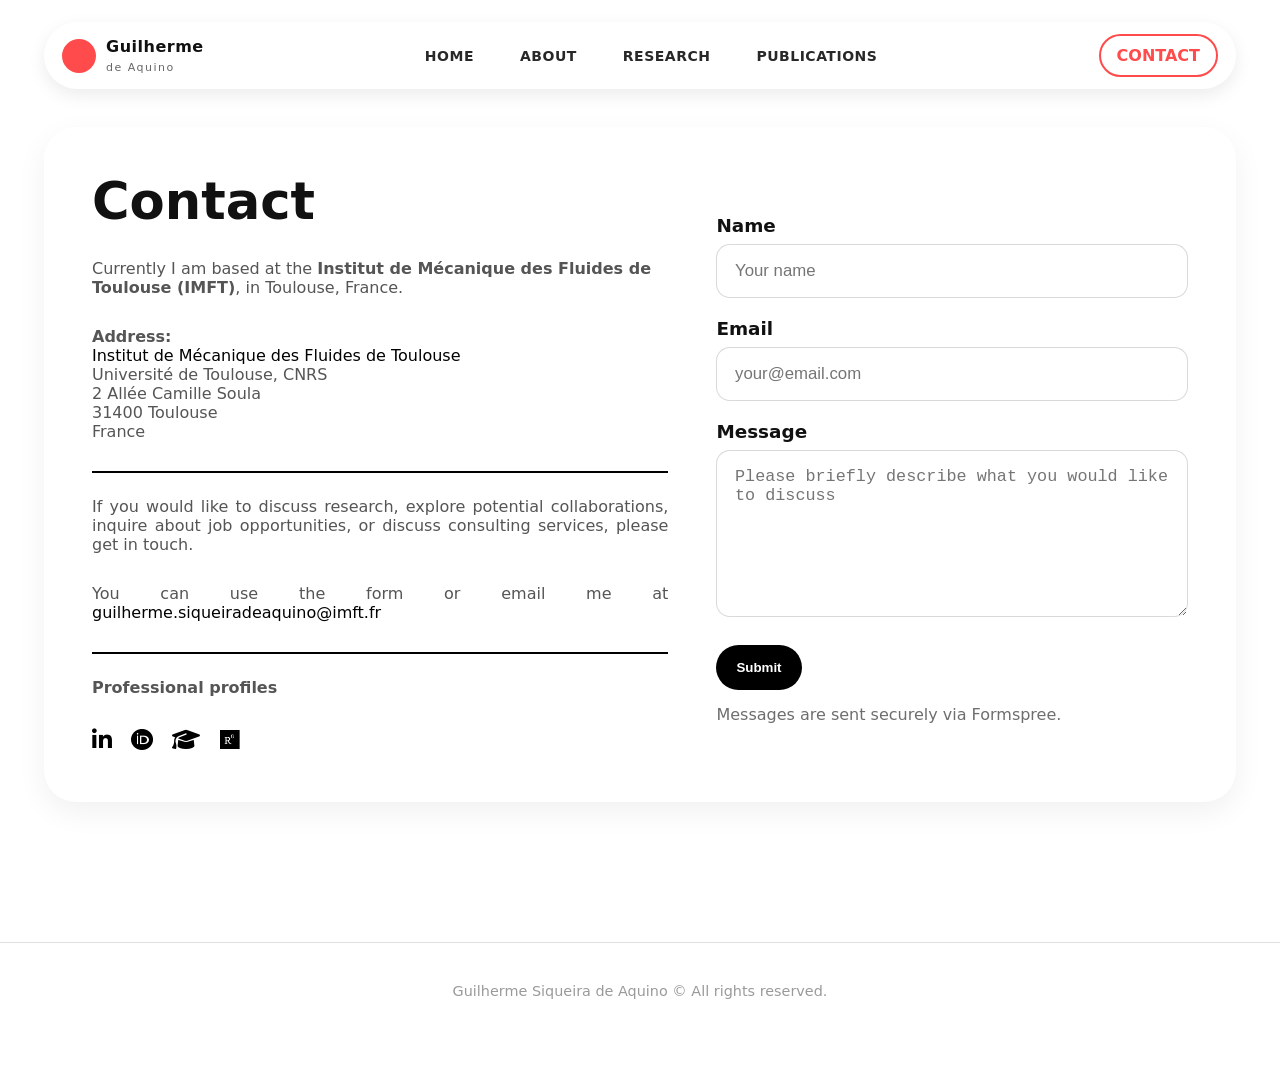
==== contact/index.html @ dce32ce6 "Refactor site structure/styles and unify Project 4 title styling" ====
<!doctype html>
<html lang="en" class="page-contact">
<head>
  <meta charset="UTF-8" />
  <meta name="viewport" content="width=device-width, initial-scale=1.0" />
  <meta name="description" content="Contact Guilherme de Aquino for research collaborations, consulting opportunities, and professional inquiries." />
  <title>Contact | Guilherme de Aquino</title>
  <link rel="stylesheet" href="../style.css" />
  <link
    rel="stylesheet"
    href="https://cdnjs.cloudflare.com/ajax/libs/font-awesome/6.5.1/css/all.min.css"
  />
</head>
<body>
  <!-- Header -->
  <header class="topbar">
    <nav class="nav container">
      <a class="brand" href="../">
        <span class="logo-dot"></span>
        <span class="brand-text">
          <strong>Guilherme</strong><br />
          <small>de Aquino</small>
        </span>
      </a>

      <button class="menu-toggle" type="button" aria-label="Open menu" aria-expanded="false">
        ☰
      </button>

      <div class="links">
        <a href="../" class="link">HOME</a>
        <a href="../#about" class="link">ABOUT</a>
        <a href="../research/" class="link">RESEARCH</a>
        <a href="../publications/" class="link">PUBLICATIONS</a>
      </div>

      <a class="contact" href="../contact/">CONTACT</a>
    </nav>
  </header>

  <main>
    <!-- Hero -->
    <section class="hero hero-contact">
      <div class="hero-inner container">
        <div class="hero-text hero-contact-box">
          <div class="contact-grid">
            <div class="contact-text-column">
              <h1>Contact</h1>

              <p>
                Currently I am based at the <strong>Institut de Mécanique des Fluides de Toulouse (IMFT)</strong>, in Toulouse, France.
              </p>

              <p>
                <strong>Address:</strong><br />
                <a href="https://www.imft.fr/" target="_blank" rel="noopener noreferrer">
                  Institut de Mécanique des Fluides de Toulouse
                </a><br />
                Université de Toulouse, CNRS<br />
                2 Allée Camille Soula<br />
                31400 Toulouse<br />
                France
              </p>

              <hr class="pub-divider" />

              <p class="contact-justify">
                If you would like to discuss research, explore potential collaborations, inquire about job opportunities, or discuss consulting services, please get in touch.<br />
              </p>

              <p class="contact-justify">
                You can use the form or email me at
                <a href="mailto:guilherme.siqueiradeaquino@imft.fr">guilherme.siqueiradeaquino@imft.fr</a>
              </p>

              <hr class="pub-divider" />

              <div class="contact-social">
                <p><strong>Professional profiles</strong></p>

                <div class="contact-social-icons">
                  <a href="https://www.linkedin.com/in/guilherme-de-aquino" target="_blank" rel="noopener noreferrer" aria-label="LinkedIn">
                    <i class="fab fa-linkedin-in"></i>
                  </a>

                  <a href="https://orcid.org/0000-0002-8654-2737" target="_blank" rel="noopener noreferrer" aria-label="ORCID">
                    <i class="fab fa-orcid"></i>
                  </a>

                  <a href="https://scholar.google.com/citations?user=KmjNehQAAAAJ&hl=en" target="_blank" rel="noopener noreferrer" aria-label="Google Scholar">
                    <i class="fas fa-graduation-cap"></i>
                  </a>

                  <a href="https://www.researchgate.net/profile/Guilherme-De-Aquino" target="_blank" rel="noopener noreferrer" aria-label="ResearchGate">
                    <i class="fab fa-researchgate"></i>
                  </a>
                </div>
              </div>
            </div>

            <div class="contact-form-column">
              <form class="contact-form" action="https://formspree.io/f/xlgwwgbk" method="POST">
                <input type="hidden" name="_subject" value="New message from contact page" />

                <label class="contact-label" for="contact-name">Name</label>
                <input
                  class="contact-input"
                  id="contact-name"
                  name="name"
                  type="text"
                  placeholder="Your name"
                  autocomplete="name"
                  required
                />

                <label class="contact-label" for="contact-email">Email</label>
                <input
                  class="contact-input"
                  id="contact-email"
                  name="email"
                  type="email"
                  placeholder="your@email.com"
                  autocomplete="email"
                  required
                />

                <label class="contact-label" for="contact-message">Message</label>
                <textarea
                  class="contact-textarea"
                  id="contact-message"
                  name="message"
                  rows="7"
                  placeholder="Please briefly describe what you would like to discuss"
                  required
                ></textarea>

                <button class="contact-submit" type="submit">Submit</button>

                <p class="contact-note">
                  Messages are sent securely via Formspree.
                </p>
              </form>
            </div>
          </div>
        </div>
      </div>
    </section>
  </main>

  <!-- Footer -->
  <footer class="site-footer">
    <div class="footer-divider"></div>

    <div class="footer-text">
      Guilherme Siqueira de Aquino © All rights reserved.
    </div>
  </footer>

  <script src="../site.js"></script>
</body>
</html>
---- style.css ----
/* =====================================================
   Variables
   ===================================================== */
:root {
  --red: #ff4b4b;
  --text: #111;
  --muted: #666;
  --bg: #fff;

  --page-pad: clamp(12px, 2vw, 22px);
  --card-pad-sm: 12px 18px;
  --card-pad-lg: clamp(28px, 4vw, 48px);

  --container-max: 1200px;
  --container-pad: var(--page-pad);

  --radius-pill: 999px;
  --radius-card: 32px;
  --shadow-nav: 0 6px 18px rgba(0, 0, 0, 0.08);
  --shadow-card: 0 10px 30px rgba(0, 0, 0, 0.06);
}

/* =====================================================
   Reset / Base
   ===================================================== */
*,
*::before,
*::after {
  box-sizing: border-box;
}

html.page-home,
html.page-contact {
  scroll-behavior: smooth;
}

body {
  margin: 0;
  font-family: system-ui, -apple-system, Segoe UI, Roboto, Arial, sans-serif;
  background: #fff;
  color: var(--text);
}

/* =====================================================
   Layout Utilities
   ===================================================== */
.container {
  width: min(100% - (2 * var(--container-pad)), var(--container-max));
  margin-inline: auto;
}

/* =====================================================
   Components: Topbar / Navbar
   ===================================================== */
.topbar {
  position: sticky;
  top: 0;
  z-index: 1000;
  padding: var(--page-pad);
  background: transparent;
}

.nav {
  display: flex;
  align-items: center;
  justify-content: space-between;
  gap: 18px;
  padding: var(--card-pad-sm);
  background: var(--bg);
  border-radius: var(--radius-pill);
  box-shadow: var(--shadow-nav);
}

.brand {
  display: flex;
  align-items: center;
  gap: 10px;
  color: var(--text);
  text-decoration: none;
}

.logo-dot {
  display: inline-block;
  width: 34px;
  height: 34px;
  background: var(--red);
  border-radius: 50%;
}

.brand-text strong {
  font-size: 16px;
  line-height: 1;
  letter-spacing: 0.5px;
}

.brand-text small {
  color: var(--muted);
  font-size: 11px;
  line-height: 1;
  letter-spacing: 1.5px;
}

.links {
  display: flex;
  flex: 1;
  align-items: center;
  justify-content: center;
  gap: 26px;
}

.link {
  display: inline-flex;
  align-items: center;
  padding: 8px 10px;
  color: var(--text);
  font-size: 14px;
  font-weight: 600;
  letter-spacing: 0.5px;
  text-decoration: none;
  opacity: 0.9;
  border-radius: 12px;
  cursor: pointer;
  transition: color 0.3s ease, opacity 0.3s ease;
}

.link:hover,
.link:focus-visible {
  color: var(--red);
  opacity: 1;
  background: transparent;
  outline: none;
}

.contact {
  padding: 10px 16px;
  color: var(--red);
  font-weight: 700;
  text-decoration: none;
  border: 2px solid var(--red);
  border-radius: var(--radius-pill);
  background: transparent;
  transition: background-color 0.3s ease, color 0.3s ease, border-color 0.3s ease;
}

.contact:hover {
  color: #fff;
  background-color: var(--red);
  border-color: var(--red);
}

.menu-toggle {
  display: none;
  padding: 10px 12px;
  color: var(--text);
  font-size: 22px;
  line-height: 1;
  background: transparent;
  border: 0;
  border-radius: var(--radius-pill);
  cursor: pointer;
}

.menu-toggle:focus-visible {
  outline: 2px solid var(--red);
  outline-offset: 3px;
}

/* =====================================================
   Components: Buttons / Links
   ===================================================== */
.hero-buttons {
  display: flex;
  gap: 14px;
}

.btn {
  padding: 10px 18px;
  font-size: 14px;
  font-weight: 600;
  text-decoration: none;
  border-radius: var(--radius-pill);
}

.btn.primary {
  color: #fff;
  background: var(--red);
}

.btn.outline {
  color: var(--red);
  border: 2px solid var(--red);
}

.cv-link,
.cv-link:link,
.cv-link:visited {
  display: inline-block;
  margin-top: 18px;
  padding: 10px 16px;
  color: var(--red);
  font-size: 14px;
  font-weight: 600;
  letter-spacing: 0.4px;
  text-decoration: none;
  background: transparent;
  border: 2px solid var(--red);
  border-radius: var(--radius-pill);
  transition: background-color 0.3s ease, color 0.3s ease, transform 0.2s ease;
}

.cv-link:hover,
.cv-link:focus-visible {
  color: #fff;
  background-color: var(--red);
  outline: none;
  transform: translateY(-1px);
}

.pub-link {
  color: inherit;
  font-size: 0.9em;
  text-decoration: underline;
}

.pub-link:hover {
  opacity: 0.7;
}

/* =====================================================
   Components: Footer
   ===================================================== */
.site-footer {
  margin-top: 120px;
  padding-bottom: 40px;
  color: #9a9a9a;
  font-size: 0.9rem;
  text-align: center;
}

.footer-divider {
  width: 100%;
  height: 1px;
  margin-bottom: 40px;
  background: #e0e0e0;
}

.footer-text {
  margin-bottom: 24px;
}

.footer-social-box {
  position: relative;
  z-index: 10;
  display: inline-flex;
  gap: 24px;
  padding: 14px 28px;
  background: #f2f2f2;
  border-radius: 4px;
}

.footer-social-box a {
  display: inline-flex;
  align-items: center;
  justify-content: center;
  color: var(--red);
  font-size: 1.2rem;
  text-decoration: none;
  cursor: pointer;
  pointer-events: auto;
}

.footer-social-box a:hover {
  opacity: 0.7;
}

.footer-social-box a i {
  pointer-events: none;
}

/* =====================================================
   Home Page
   ===================================================== */
.hero {
  padding: var(--page-pad);
  padding-top: 16px;
  padding-bottom: 20px;
}

.hero-inner {
  display: grid;
  grid-template-columns: 1.2fr 1fr;
  gap: 40px;
  align-items: stretch;
  padding: var(--card-pad-lg);
  background: #fff;
  border-radius: var(--radius-card);
  box-shadow: var(--shadow-card);
}

.hero-text h1 {
  margin: 0 0 30px;
  font-size: clamp(42px, 4vw, 72px);
  line-height: 1.05;
}

.hero-text p {
  margin-bottom: 30px;
  color: #555;
  font-size: 16px;
}

.hero-visuals {
  display: flex;
  align-items: stretch;
  align-self: stretch;
}

.hero-animation {
  display: flex;
  flex: 1;
  align-self: stretch;
  overflow: hidden;
  border-radius: 24px;
}

.hero-animation img {
  display: block;
  flex: 1;
  width: 100%;
  height: 100%;
  object-fit: cover;
  object-position: center;
}

.services {
  padding: var(--page-pad);
  padding-top: 0;
  padding-bottom: 80px;
}

.services-inner {
  padding-inline: var(--card-pad-lg);
}

.services-inner h2 {
  margin-bottom: 40px;
  font-size: 36px;
  font-weight: 700;
}

.services-content {
  display: grid;
  grid-template-columns: 1fr 1fr;
  gap: 30px;
}

.services-content p {
  color: #111;
  font-size: 18px;
  line-height: 1.6;
  text-align: justify;
}

.background-figures {
  display: grid;
  grid-template-columns: repeat(3, 1fr);
  gap: clamp(12px, 3vw, 40px);
  margin-top: 28px;
}

.bg-figure {
  display: grid;
  place-items: center;
  height: clamp(120px, 16vw, 180px);
  color: rgba(0, 0, 0, 0.45);
  letter-spacing: 3px;
  background: transparent;
  border-radius: 16px;
}

.bg-figure-icon {
  display: block;
  width: auto;
  max-width: 100%;
  height: 68%;
  object-fit: contain;
}

.about {
  padding: var(--page-pad);
  padding-top: 120px;
  padding-bottom: 80px;
}

.about-inner {
  display: grid;
  grid-template-columns: 1.7fr 0.7fr;
  gap: 0;
  overflow: hidden;
  background: #fff;
  border-radius: var(--radius-card);
  box-shadow: var(--shadow-card);
}

.about-text {
  padding: var(--card-pad-lg);
}

.about-text h2 {
  margin: 0 0 18px;
  font-size: 44px;
}

.about-text p {
  max-width: 62ch;
  margin: 0 0 18px;
  color: #111;
  font-size: 16px;
  line-height: 1.7;
  text-align: justify;
}

.about-figure {
  position: relative;
  display: flex;
  flex-direction: column;
  min-height: clamp(130px, 22vw, 180px);
  margin: 0;
}

.about-figure > img {
  display: block;
  width: 100%;
  height: 100%;
  object-fit: cover;
}

.figure-placeholder {
  display: grid;
  flex: 1;
  place-items: center;
  color: rgba(0, 0, 0, 0.5);
  font-size: 22px;
  font-weight: 800;
  letter-spacing: 3px;
  background: linear-gradient(135deg, #d9d9d9, #f2f2f2);
}

/* =====================================================
   Research Page
   ===================================================== */
.hero.hero-research .hero-inner {
  display: block !important;
}

.hero.hero-research .hero-text.hero-research-box {
  width: 100% !important;
  max-width: 100% !important;
  text-align: center;
  flex: none !important;
}

.hero.hero-research .hero-text.hero-research-box p {
  text-align: justify;
}

.project {
  margin-top: 0.75rem;
}

.about.project {
  padding-top: 10px;
  padding-bottom: 10px;
}

.about.project .project-card {
  display: flex !important;
  flex-direction: column;
  gap: 0;
  overflow: hidden;
}

.about.project .project-card .project-media {
  width: 100%;
  height: 360px;
  margin: 0;
}

.about.project .project-card .project-media img {
  display: block;
  width: 100%;
  height: 100%;
  object-fit: cover;
  object-position: center;
}

.about.project .project-card .project-body {
  width: 100%;
  max-width: none;
  padding: var(--card-pad-lg);
}

.about.project .project-card .project-body p {
  max-width: none;
}

/* Keep project titles visually consistent across cards (projects 1–4). */
.about.project .project-card .project-body h2,
#project4 .about-text h2 {
  margin: 0 0 0.83em;
  font-size: 1.5em;
  font-weight: 700;
  letter-spacing: normal;
}

#project1 .project-body p,
#project2 .project-body p,
#project3 .project-body p {
  text-align: justify;
}

#project1 .project-media {
  height: 300px;
}

#project2 .project-media {
  height: 360px;
}

#project3 .project-media {
  height: 240px;
}

.project-media {
  width: 100%;
  aspect-ratio: 3 / 4;
}

#project4 .project-media {
  max-width: 450px;
  height: 450px;
  margin-left: auto;
}

#project4 .project-media img {
  width: 100%;
  height: 100%;
  object-fit: contain;
}

#project4 .about-text p {
  margin: 0 0 18px;
  font-size: 14px;
  line-height: 1.7;
  overflow-wrap: anywhere;
  word-break: normal;
}

.project-links {
  margin-top: 0.6rem;
  font-size: 0.9rem;
}

.project-links-pubs {
  display: flex;
  flex-wrap: wrap;
  align-items: center;
  gap: 10px 18px;
}

.project-links a {
  color: #000;
  font-weight: 500;
  text-decoration: underline;
}

.project-links a i {
  margin-right: 0.25rem;
}

.project-links a:hover {
  opacity: 0.75;
}

.project-note a,
.project-note a:visited {
  color: #000;
  text-decoration: underline;
}

.project-note a:hover {
  opacity: 0.7;
}

.closing-quote {
  margin: 4rem 1rem 2rem;
  text-align: center;
}

.quote-line {
  display: flex;
  flex-wrap: wrap;
  align-items: center;
  justify-content: center;
  gap: 0.8rem;
}

.quote-greek,
.quote-english {
  color: var(--red);
  font-size: 1.1rem;
  font-style: italic;
  letter-spacing: 0.02em;
}

.quote-dot {
  color: var(--red);
  font-size: 1.4rem;
  font-weight: 700;
  line-height: 1;
}

.quote-author {
  margin-top: 0.6rem;
  color: #777;
  font-size: 0.9rem;
}

/* =====================================================
   Publications Page
   ===================================================== */
.pub-divider {
  width: 100%;
  height: 2px;
  margin: 1.5rem 0;
  background-color: #000;
  border: none;
}

.pub-section-title {
  margin-bottom: 1.5rem;
  font-size: 1.1rem;
  letter-spacing: 0.05em;
  text-align: center;
  text-transform: uppercase;
}

.pub-list li {
  margin-bottom: 1.5rem;
  line-height: 1.5;
}

.pub-link {
  margin-right: 0.75rem;
}

.hero.hero-publications .hero-inner {
  display: block !important;
  align-items: initial !important;
  grid-template-columns: 1fr !important;
}

.hero.hero-publications .hero-text,
.hero.hero-publications .hero-publications-box {
  width: 100% !important;
  max-width: 100% !important;
  flex: none !important;
}

.hero.hero-publications .hero-publications-box > h1,
.hero.hero-publications .hero-publications-box > p,
.hero.hero-publications .hero-publications-box > h2 {
  text-align: center;
}

.hero.hero-publications .pub-list {
  text-align: left;
}

.hero.hero-publications .hero-publications-box a {
  color: #000;
  text-decoration: underline;
}

.hero.hero-publications .hero-publications-box a:hover {
  opacity: 0.7;
}

/* =====================================================
   Contact Page
   ===================================================== */
.hero.hero-contact .hero-inner {
  display: block !important;
}

.hero.hero-contact .hero-text.hero-contact-box {
  width: 100% !important;
  max-width: 100% !important;
  flex: none !important;
}

.hero.hero-contact .contact-grid {
  width: 100%;
}

.contact-grid {
  display: grid;
  grid-template-columns: 1.1fr 0.9fr;
  align-items: start;
  gap: 3rem;
}

.hero-contact-box {
  max-width: 100%;
}

.contact-form-column {
  margin-top: 0.5rem;
}

.contact-form {
  margin-top: 2rem;
  text-align: left;
}

.contact-label {
  display: block;
  margin: 1.25rem 0 0.5rem;
  font-size: 1.15rem;
  font-weight: 700;
}

.contact-input,
.contact-textarea {
  width: 100%;
  padding: 1rem 1.1rem;
  font-size: 1.05rem;
  background: #fff;
  border: 1px solid rgba(0, 0, 0, 0.15);
  border-radius: 14px;
  outline: none;
}

.contact-textarea {
  min-height: 160px;
  resize: vertical;
}

.contact-input:focus,
.contact-textarea:focus {
  border-color: rgba(0, 0, 0, 0.35);
  box-shadow: 0 0 0 3px rgba(0, 102, 255, 0.18);
}

.contact-submit {
  margin-top: 1.5rem;
  padding: 0.95rem 1.25rem;
  color: #fff;
  font-weight: 700;
  background: #000;
  border: none;
  border-radius: var(--radius-pill);
  cursor: pointer;
}

.contact-submit:hover {
  opacity: 0.85;
}

.contact-note {
  margin-top: 0.9rem;
  font-size: 0.95rem;
  opacity: 0.85;
}

.contact-note a {
  color: inherit;
  text-decoration: underline;
}

.contact-social {
  margin-top: 1.5rem;
}

.contact-social-icons {
  display: flex;
  gap: 1.2rem;
  margin-top: 0.6rem;
  font-size: 1.4rem;
}

.contact-social-icons a {
  color: #000;
  text-decoration: none;
}

.contact-social-icons a:hover {
  opacity: 0.7;
}

.contact-text-column a {
  color: #000;
  text-decoration: none;
}

.contact-text-column a:hover {
  text-decoration: underline;
  opacity: 0.7;
}

.contact-justify {
  text-align: justify;
}

/* =====================================================
   Responsive
   ===================================================== */
@media (max-width: 900px) {
  .hero-inner {
    grid-template-columns: 1fr;
    padding: var(--card-pad-lg);
  }

  .hero-visuals {
    height: 320px;
  }

  .services-content {
    grid-template-columns: 1fr;
    gap: 28px;
  }

  .services-inner h2 {
    font-size: 32px;
  }

  .about-inner {
    grid-template-columns: 1fr;
  }

  .about-text {
    padding: var(--card-pad-lg);
  }

  .about-figure {
    min-height: 180px;
  }

  .contact-grid {
    grid-template-columns: 1fr;
  }
}

@media (max-width: 768px) {
  .nav {
    flex-wrap: wrap;
    gap: 10px;
    padding: 12px 14px;
    border-radius: 22px;
  }

  .brand {
    order: 1;
  }

  .menu-toggle {
    display: inline-flex;
    order: 2;
    align-items: center;
    justify-content: center;
    margin-left: auto;
  }

  .contact {
    order: 3;
    margin-left: auto;
    padding: 8px 12px;
  }

  .links {
    display: none;
    flex: 0 0 100%;
    flex-direction: column;
    order: 4;
    align-items: stretch;
    gap: 8px;
    margin-top: 6px;
    padding: 14px 6px 6px;
  }

  .links.is-open {
    display: flex;
  }

  .links .link {
    display: block;
    width: 100%;
    padding: 12px 14px;
    font-size: 18px;
    font-weight: 600;
    letter-spacing: 0.5px;
    text-align: left;
    opacity: 1;
    border-radius: 14px;
  }

  .links .link:hover,
  .links .link:focus-visible {
    color: var(--red);
    background: transparent;
  }

  #project4 .about-text {
    min-width: 0;
  }

  #project4 .about-text h2 {
    line-height: 1.25;
    overflow-wrap: anywhere;
    word-break: normal;
  }

  .background-figures {
    grid-template-columns: 1fr;
    gap: 28px;
    margin-top: 22px;
  }

  .bg-figure {
    height: auto;
    min-height: 0;
    padding-block: 4px;
  }

  .bg-figure-icon {
    width: 40vw;
    max-width: 100%;
    height: auto;
  }
}

@media print {
  body {
    background: #fff;
  }

  .topbar {
    position: static;
    padding: 0;
  }

  .nav {
    box-shadow: none;
  }

  section {
    page-break-inside: avoid;
  }

  .hero,
  .services,
  .about {
    padding: 0;
  }

  .hero-animation {
    display: none;
  }
}
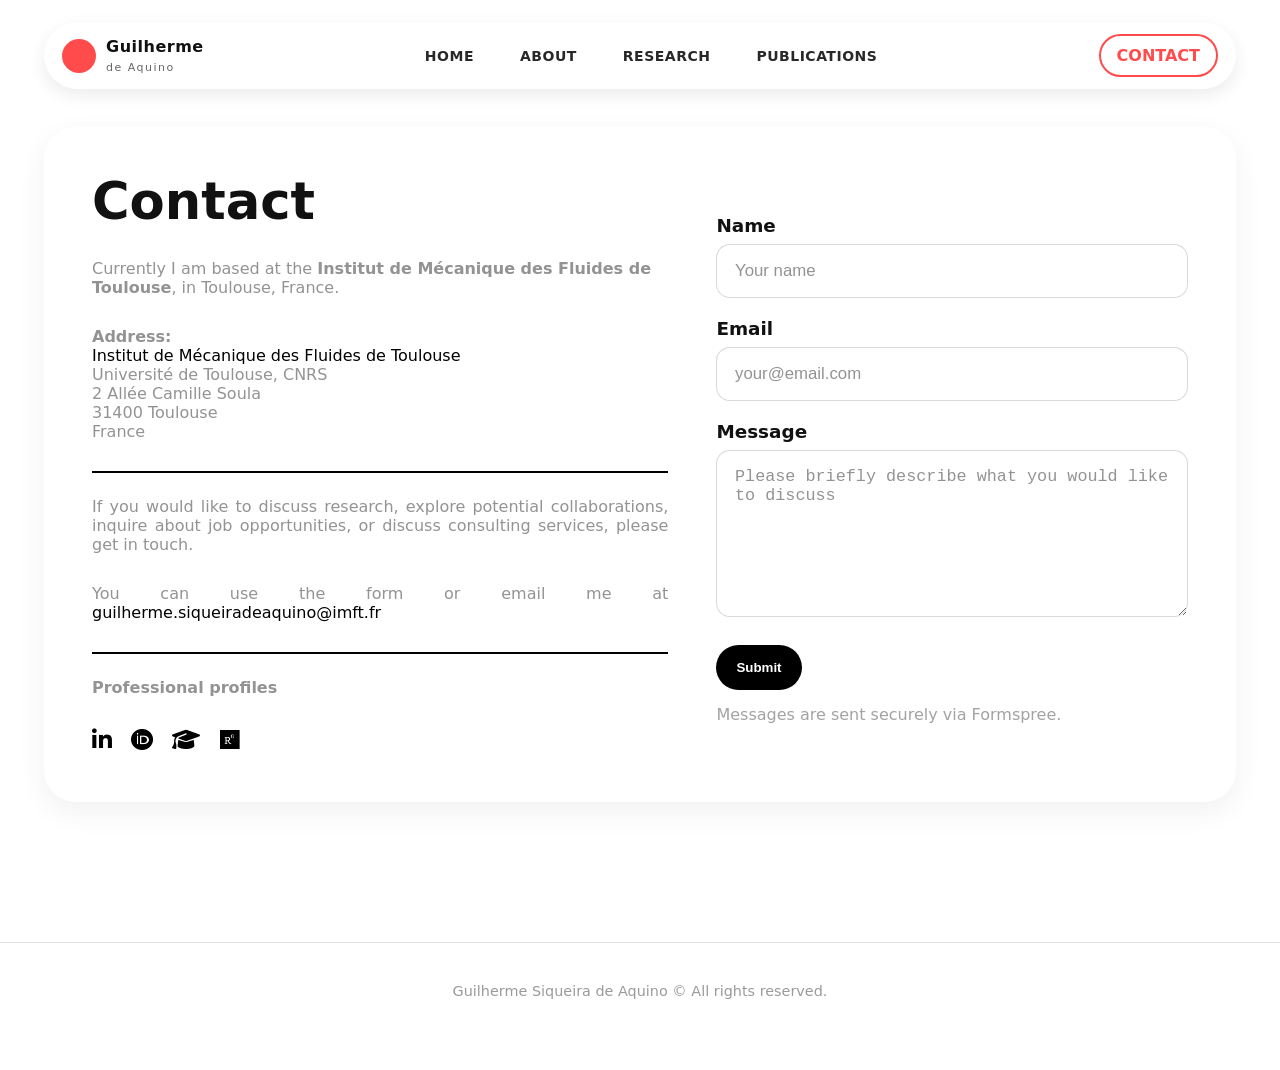
==== commit 0e598343: "Update dark theme links and icon assets" ====
--- a/contact/index.html
+++ b/contact/index.html
@@ -5,7 +5,7 @@
   <meta name="viewport" content="width=device-width, initial-scale=1.0" />
   <meta name="description" content="Contact Guilherme de Aquino for research collaborations, consulting opportunities, and professional inquiries." />
   <title>Contact | Guilherme de Aquino</title>
-  <link rel="stylesheet" href="../style.css" />
+  <link rel="stylesheet" href="../style_dark.css" />
   <link
     rel="stylesheet"
     href="https://cdnjs.cloudflare.com/ajax/libs/font-awesome/6.5.1/css/all.min.css"
@@ -48,7 +48,7 @@
               <h1>Contact</h1>
 
               <p>
-                Currently I am based at the <strong>Institut de Mécanique des Fluides de Toulouse (IMFT)</strong>, in Toulouse, France.
+                Currently I am based at the <strong>Institut de Mécanique des Fluides de Toulouse</strong>, in Toulouse, France.
               </p>
 
               <p>
--- a/style_dark.css
+++ b/style_dark.css
@@ -0,0 +1,1102 @@
+/* =====================================================
+   Variables
+   ===================================================== */
+:root {
+  --red: #ff4b4b;
+  --text: #111;
+  --muted: #666;
+  --bg: #fff;
+
+  --page-pad: clamp(12px, 2vw, 22px);
+  --card-pad-sm: 12px 18px;
+  --card-pad-lg: clamp(28px, 4vw, 48px);
+
+  --container-max: 1200px;
+  --container-pad: var(--page-pad);
+
+  --radius-pill: 999px;
+  --radius-card: 32px;
+  --shadow-nav: 0 6px 18px rgba(0, 0, 0, 0.08);
+  --shadow-card: 0 10px 30px rgba(0, 0, 0, 0.06);
+}
+
+/* =====================================================
+   Reset / Base
+   ===================================================== */
+*,
+*::before,
+*::after {
+  box-sizing: border-box;
+}
+
+html.page-home,
+html.page-contact {
+  scroll-behavior: smooth;
+}
+
+body {
+  margin: 0;
+  font-family: system-ui, -apple-system, Segoe UI, Roboto, Arial, sans-serif;
+  background: #fff;
+  color: var(--text);
+}
+
+/* =====================================================
+   Layout Utilities
+   ===================================================== */
+.container {
+  width: min(100% - (2 * var(--container-pad)), var(--container-max));
+  margin-inline: auto;
+}
+
+/* =====================================================
+   Components: Topbar / Navbar
+   ===================================================== */
+.topbar {
+  position: sticky;
+  top: 0;
+  z-index: 1000;
+  padding: var(--page-pad);
+  background: transparent;
+}
+
+.nav {
+  display: flex;
+  align-items: center;
+  justify-content: space-between;
+  gap: 18px;
+  padding: var(--card-pad-sm);
+  background: var(--bg);
+  border-radius: var(--radius-pill);
+  box-shadow: var(--shadow-nav);
+}
+
+.brand {
+  display: flex;
+  align-items: center;
+  gap: 10px;
+  color: var(--text);
+  text-decoration: none;
+}
+
+.logo-dot {
+  display: inline-block;
+  width: 34px;
+  height: 34px;
+  background: var(--red);
+  border-radius: 50%;
+}
+
+.brand-text strong {
+  font-size: 16px;
+  line-height: 1;
+  letter-spacing: 0.5px;
+}
+
+.brand-text small {
+  color: var(--muted);
+  font-size: 11px;
+  line-height: 1;
+  letter-spacing: 1.5px;
+}
+
+.links {
+  display: flex;
+  flex: 1;
+  align-items: center;
+  justify-content: center;
+  gap: 26px;
+}
+
+.link {
+  display: inline-flex;
+  align-items: center;
+  padding: 8px 10px;
+  color: var(--text);
+  font-size: 14px;
+  font-weight: 600;
+  letter-spacing: 0.5px;
+  text-decoration: none;
+  opacity: 0.9;
+  border-radius: 12px;
+  cursor: pointer;
+  transition: color 0.3s ease, opacity 0.3s ease;
+}
+
+.link:hover,
+.link:focus-visible {
+  color: var(--red);
+  opacity: 1;
+  background: transparent;
+  outline: none;
+}
+
+.contact {
+  padding: 10px 16px;
+  color: var(--red);
+  font-weight: 700;
+  text-decoration: none;
+  border: 2px solid var(--red);
+  border-radius: var(--radius-pill);
+  background: transparent;
+  transition: background-color 0.3s ease, color 0.3s ease, border-color 0.3s ease;
+}
+
+.contact:hover {
+  color: #fff;
+  background-color: var(--red);
+  border-color: var(--red);
+}
+
+.menu-toggle {
+  display: none;
+  padding: 10px 12px;
+  color: var(--text);
+  font-size: 22px;
+  line-height: 1;
+  background: transparent;
+  border: 0;
+  border-radius: var(--radius-pill);
+  cursor: pointer;
+}
+
+.menu-toggle:focus-visible {
+  outline: 2px solid var(--red);
+  outline-offset: 3px;
+}
+
+/* =====================================================
+   Components: Buttons / Links
+   ===================================================== */
+.hero-buttons {
+  display: flex;
+  gap: 14px;
+}
+
+.btn {
+  padding: 10px 18px;
+  font-size: 14px;
+  font-weight: 600;
+  text-decoration: none;
+  border-radius: var(--radius-pill);
+}
+
+.btn.primary {
+  color: #fff;
+  background: var(--red);
+}
+
+.btn.outline {
+  color: var(--red);
+  border: 2px solid var(--red);
+}
+
+.cv-link,
+.cv-link:link,
+.cv-link:visited {
+  display: inline-block;
+  margin-top: 18px;
+  padding: 10px 16px;
+  color: var(--red);
+  font-size: 14px;
+  font-weight: 600;
+  letter-spacing: 0.4px;
+  text-decoration: none;
+  background: transparent;
+  border: 2px solid var(--red);
+  border-radius: var(--radius-pill);
+  transition: background-color 0.3s ease, color 0.3s ease, transform 0.2s ease;
+}
+
+.cv-link:hover,
+.cv-link:focus-visible {
+  color: #fff;
+  background-color: var(--red);
+  outline: none;
+  transform: translateY(-1px);
+}
+
+.pub-link {
+  color: inherit;
+  font-size: 0.9em;
+  text-decoration: underline;
+}
+
+.pub-link:hover {
+  opacity: 0.7;
+}
+
+/* =====================================================
+   Components: Footer
+   ===================================================== */
+.site-footer {
+  margin-top: 120px;
+  padding-bottom: 40px;
+  color: #9a9a9a;
+  font-size: 0.9rem;
+  text-align: center;
+}
+
+.footer-divider {
+  width: 100%;
+  height: 1px;
+  margin-bottom: 40px;
+  background: #e0e0e0;
+}
+
+.footer-text {
+  margin-bottom: 24px;
+}
+
+.footer-social-box {
+  position: relative;
+  z-index: 10;
+  display: inline-flex;
+  gap: 24px;
+  padding: 14px 28px;
+  background: #f2f2f2;
+  border-radius: 4px;
+}
+
+.footer-social-box a {
+  display: inline-flex;
+  align-items: center;
+  justify-content: center;
+  color: var(--red);
+  font-size: 1.2rem;
+  text-decoration: none;
+  cursor: pointer;
+  pointer-events: auto;
+}
+
+.footer-social-box a:hover {
+  opacity: 0.7;
+}
+
+.footer-social-box a i {
+  pointer-events: none;
+}
+
+/* =====================================================
+   Home Page
+   ===================================================== */
+.hero {
+  padding: var(--page-pad);
+  padding-top: 16px;
+  padding-bottom: 20px;
+}
+
+.hero-inner {
+  display: grid;
+  grid-template-columns: 1.2fr 1fr;
+  gap: 40px;
+  align-items: stretch;
+  padding: var(--card-pad-lg);
+  background: #fff;
+  border-radius: var(--radius-card);
+  box-shadow: var(--shadow-card);
+}
+
+.hero-text h1 {
+  margin: 0 0 30px;
+  font-size: clamp(42px, 4vw, 72px);
+  line-height: 1.05;
+}
+
+.hero-text p {
+  margin-bottom: 30px;
+  color: #939393ff;
+  font-size: 16px;
+}
+
+.hero-visuals {
+  display: flex;
+  align-items: stretch;
+  align-self: stretch;
+}
+
+.hero-animation {
+  display: flex;
+  flex: 1;
+  align-self: stretch;
+  overflow: hidden;
+  border-radius: 24px;
+}
+
+.hero-animation img {
+  display: block;
+  flex: 1;
+  width: 100%;
+  height: 100%;
+  object-fit: cover;
+  object-position: center;
+}
+
+.services {
+  padding: var(--page-pad);
+  padding-top: 0;
+  padding-bottom: 80px;
+}
+
+.services-inner {
+  padding-inline: var(--card-pad-lg);
+}
+
+.services-inner h2 {
+  margin-bottom: 40px;
+  font-size: 36px;
+  font-weight: 700;
+}
+
+.services-content {
+  display: grid;
+  grid-template-columns: 1fr 1fr;
+  gap: 30px;
+}
+
+.services-content p {
+  color: #939393ff;
+  font-size: 18px;
+  line-height: 1.6;
+  text-align: justify;
+}
+
+.background-figures {
+  display: grid;
+  grid-template-columns: repeat(3, 1fr);
+  gap: clamp(12px, 3vw, 40px);
+  margin-top: 28px;
+}
+
+.bg-figure {
+  display: grid;
+  place-items: center;
+  height: clamp(120px, 16vw, 180px);
+  color: rgba(0, 0, 0, 0.45);
+  letter-spacing: 3px;
+  background: transparent;
+  border-radius: 16px;
+}
+
+.bg-figure-icon {
+  display: block;
+  width: auto;
+  max-width: 100%;
+  height: 68%;
+  object-fit: contain;
+}
+
+.about {
+  padding: var(--page-pad);
+  padding-top: 120px;
+  padding-bottom: 80px;
+}
+
+.about-inner {
+  display: grid;
+  grid-template-columns: 1.7fr 0.7fr;
+  gap: 0;
+  overflow: hidden;
+  background: #fff;
+  border-radius: var(--radius-card);
+  box-shadow: var(--shadow-card);
+}
+
+.about-text {
+  padding: var(--card-pad-lg);
+}
+
+.about-text h2 {
+  margin: 0 0 18px;
+  font-size: 44px;
+}
+
+.about-text p {
+  max-width: 62ch;
+  margin: 0 0 18px;
+  color: #939393ff;
+  font-size: 16px;
+  line-height: 1.7;
+  text-align: justify;
+}
+
+.about-figure {
+  position: relative;
+  display: flex;
+  flex-direction: column;
+  min-height: clamp(130px, 22vw, 180px);
+  margin: 0;
+}
+
+.about-figure > img {
+  display: block;
+  width: 100%;
+  height: 100%;
+  object-fit: cover;
+}
+
+.figure-placeholder {
+  display: grid;
+  flex: 1;
+  place-items: center;
+  color: rgba(0, 0, 0, 0.5);
+  font-size: 22px;
+  font-weight: 800;
+  letter-spacing: 3px;
+  background: linear-gradient(135deg, #d9d9d9, #f2f2f2);
+}
+
+/* =====================================================
+   Research Page
+   ===================================================== */
+.hero.hero-research .hero-inner {
+  display: block !important;
+}
+
+.hero.hero-research .hero-text.hero-research-box {
+  width: 100% !important;
+  max-width: 100% !important;
+  text-align: center;
+  flex: none !important;
+}
+
+.hero.hero-research .hero-text.hero-research-box p {
+  text-align: justify;
+}
+
+.project {
+  margin-top: 0.75rem;
+}
+
+.about.project {
+  padding-top: 10px;
+  padding-bottom: 10px;
+}
+
+.about.project .project-card {
+  display: flex !important;
+  flex-direction: column;
+  gap: 0;
+  overflow: hidden;
+}
+
+.about.project .project-card .project-media {
+  width: 100%;
+  height: 360px;
+  margin: 0;
+}
+
+.about.project .project-card .project-media img {
+  display: block;
+  width: 100%;
+  height: 100%;
+  object-fit: cover;
+  object-position: center;
+}
+
+.about.project .project-card .project-body {
+  width: 100%;
+  max-width: none;
+  padding: var(--card-pad-lg);
+}
+
+.about.project .project-card .project-body p {
+  max-width: none;
+}
+
+/* Keep project titles visually consistent across cards (projects 1–4). */
+.about.project .project-card .project-body h2,
+#project4 .project-body h2 {
+  margin: 0 0 0.83em;
+  font-size: 1.5em;
+  font-weight: 700;
+  letter-spacing: normal;
+  line-height: 1.25;
+  overflow-wrap: anywhere;
+}
+
+#project1 .project-body p,
+#project2 .project-body p,
+#project3 .project-body p {
+  color: #939393ff;
+  text-align: justify;
+}
+
+#project1 .project-media {
+  height: 300px;
+}
+
+#project2 .project-media {
+  height: 360px;
+}
+
+#project3 .project-media {
+  height: 240px;
+}
+
+.project-media {
+  width: 100%;
+  aspect-ratio: 3 / 4;
+}
+
+#project4 .project-media {
+  aspect-ratio: auto;
+  max-width: none;
+  height: 100%;
+  margin: 0;
+}
+
+#project4 .project-media img {
+  width: 100%;
+  height: 100%;
+  object-fit: cover;
+}
+
+#project4 .project-card {
+  display: grid !important;
+  grid-template-columns: 1.5fr 0.9fr;
+  align-items: stretch;
+}
+
+#project4 .project-body p {
+  margin: 0 0 18px;
+  color: #939393ff;
+  text-align: justify;
+  overflow-wrap: anywhere;
+  word-break: normal;
+}
+
+#project4 .project-body {
+  text-align: justify;
+}
+
+.project-links {
+  margin-top: 0.6rem;
+  font-size: 0.9rem;
+}
+
+.project-links-pubs {
+  display: flex;
+  flex-wrap: wrap;
+  align-items: center;
+  gap: 10px 18px;
+}
+
+.project-links a {
+  color: #000;
+  font-weight: 500;
+  text-decoration: underline;
+}
+
+.project-links a i {
+  margin-right: 0.25rem;
+}
+
+.project-links a:hover {
+  opacity: 0.75;
+}
+
+.project-note a,
+.project-note a:visited {
+  color: #000;
+  text-decoration: underline;
+}
+
+.project-note a:hover {
+  opacity: 0.7;
+}
+
+.closing-quote {
+  margin: 4rem 1rem 2rem;
+  text-align: center;
+}
+
+.quote-line {
+  display: flex;
+  flex-wrap: wrap;
+  align-items: center;
+  justify-content: center;
+  gap: 0.8rem;
+}
+
+.quote-greek,
+.quote-english {
+  color: var(--red);
+  font-size: 1.1rem;
+  font-style: italic;
+  letter-spacing: 0.02em;
+}
+
+.quote-dot {
+  color: var(--red);
+  font-size: 1.4rem;
+  font-weight: 700;
+  line-height: 1;
+}
+
+.quote-author {
+  margin-top: 0.6rem;
+  color: #777;
+  font-size: 0.9rem;
+}
+
+/* =====================================================
+   Publications Page
+   ===================================================== */
+.pub-divider {
+  width: 100%;
+  height: 2px;
+  margin: 1.5rem 0;
+  background-color: #000;
+  border: none;
+}
+
+.pub-section-title {
+  margin-bottom: 1.5rem;
+  font-size: 1.1rem;
+  letter-spacing: 0.05em;
+  text-align: center;
+  text-transform: uppercase;
+}
+
+.pub-list li {
+  margin-bottom: 1.5rem;
+  line-height: 1.5;
+}
+
+.pub-link {
+  margin-right: 0.75rem;
+}
+
+.hero.hero-publications .hero-inner {
+  display: block !important;
+  align-items: initial !important;
+  grid-template-columns: 1fr !important;
+}
+
+.hero.hero-publications .hero-text,
+.hero.hero-publications .hero-publications-box {
+  width: 100% !important;
+  max-width: 100% !important;
+  flex: none !important;
+}
+
+.hero.hero-publications .hero-publications-box > h1,
+.hero.hero-publications .hero-publications-box > p,
+.hero.hero-publications .hero-publications-box > h2 {
+  text-align: center;
+}
+
+.hero.hero-publications .pub-list {
+  text-align: left;
+}
+
+.hero.hero-publications .hero-publications-box a {
+  color: #000;
+  text-decoration: underline;
+}
+
+.hero.hero-publications .hero-publications-box a:hover {
+  opacity: 0.7;
+}
+
+/* =====================================================
+   Contact Page
+   ===================================================== */
+.hero.hero-contact .hero-inner {
+  display: block !important;
+}
+
+.hero.hero-contact .hero-text.hero-contact-box {
+  width: 100% !important;
+  max-width: 100% !important;
+  flex: none !important;
+}
+
+.hero.hero-contact .contact-grid {
+  width: 100%;
+}
+
+.contact-grid {
+  display: grid;
+  grid-template-columns: 1.1fr 0.9fr;
+  align-items: start;
+  gap: 3rem;
+}
+
+.hero-contact-box {
+  max-width: 100%;
+}
+
+.contact-form-column {
+  margin-top: 0.5rem;
+}
+
+.contact-form {
+  margin-top: 2rem;
+  text-align: left;
+}
+
+.contact-label {
+  display: block;
+  margin: 1.25rem 0 0.5rem;
+  font-size: 1.15rem;
+  font-weight: 700;
+}
+
+.contact-input,
+.contact-textarea {
+  width: 100%;
+  padding: 1rem 1.1rem;
+  font-size: 1.05rem;
+  color: #939393ff;
+  background: #fff;
+  border: 1px solid rgba(0, 0, 0, 0.15);
+  border-radius: 14px;
+  outline: none;
+}
+
+.contact-input::placeholder,
+.contact-textarea::placeholder {
+  color: #939393ff;
+}
+
+.contact-textarea {
+  min-height: 160px;
+  resize: vertical;
+}
+
+.contact-input:focus,
+.contact-textarea:focus {
+  border-color: rgba(0, 0, 0, 0.35);
+  box-shadow: 0 0 0 3px rgba(0, 102, 255, 0.18);
+}
+
+.contact-submit {
+  margin-top: 1.5rem;
+  padding: 0.95rem 1.25rem;
+  color: #fff;
+  font-weight: 700;
+  background: #000;
+  border: none;
+  border-radius: var(--radius-pill);
+  cursor: pointer;
+}
+
+.contact-submit:hover {
+  opacity: 0.85;
+}
+
+.contact-note {
+  margin-top: 0.9rem;
+  font-size: 0.95rem;
+  opacity: 0.85;
+}
+
+.contact-note a {
+  color: inherit;
+  text-decoration: underline;
+}
+
+.contact-social {
+  margin-top: 1.5rem;
+}
+
+.contact-social-icons {
+  display: flex;
+  gap: 1.2rem;
+  margin-top: 0.6rem;
+  font-size: 1.4rem;
+}
+
+.contact-social-icons a {
+  color: #000;
+  text-decoration: none;
+}
+
+.contact-social-icons a:hover {
+  opacity: 0.7;
+}
+
+.contact-text-column a {
+  color: #000;
+  text-decoration: none;
+}
+
+.contact-text-column a:hover {
+  text-decoration: underline;
+  opacity: 0.7;
+}
+
+.contact-justify {
+  text-align: justify;
+}
+
+/* =====================================================
+   Dark Mode
+   ===================================================== */
+@media (prefers-color-scheme: dark) {
+  :root {
+    --red: #ff4b4b;
+    --text: #fff;
+    --muted: #c6cada;
+    --bg: #0d0d0dff;
+    --shadow-nav: 0 6px 18px rgba(0, 0, 0, 0.45);
+    --shadow-card: 0 10px 30px rgba(0, 0, 0, 0.4);
+  }
+
+  body {
+    background: #000;
+    color: var(--text);
+  }
+
+  .hero-inner,
+  .about-inner,
+  .nav,
+  .footer-social-box {
+    background: var(--bg);
+  }
+
+  .hero-text p,
+  .services-content p,
+  .about-text p,
+  .project-links a,
+  .project-note a,
+  .project-note a:visited,
+  .hero.hero-publications .hero-publications-box a,
+  .contact-social-icons a,
+  .contact-text-column a {
+    color: var(--text);
+  }
+
+  .services-content p {
+    color: #939393ff;
+  }
+
+  .hero-text p {
+    color: #939393ff;
+  }
+
+  .about-text p {
+    color: #939393ff;
+  }
+
+  .brand,
+  .brand-text small,
+  .link,
+  .menu-toggle,
+  .contact {
+    color: #fff;
+  }
+
+  .contact {
+    border-color: #939393ff;
+  }
+
+  .hero-text h1,
+  .services-inner h2,
+  .about-text h2,
+  .about.project .project-card .project-body h2,
+  #project4 .project-body h2,
+  .hero.hero-publications .hero-publications-box > h1,
+  .hero.hero-publications .hero-publications-box > h2,
+  .hero.hero-contact .hero-text.hero-contact-box h1 {
+    color: #fff;
+  }
+
+  .site-footer,
+  .quote-author {
+    color: rgba(255, 255, 255, 0.78);
+  }
+
+  .bg-figure,
+  .figure-placeholder {
+    color: rgba(255, 255, 255, 0.62);
+  }
+
+  .footer-divider {
+    background: rgba(255, 255, 255, 0.22);
+  }
+
+  .pub-divider {
+    background-color: rgba(255, 255, 255, 0.38);
+  }
+
+  .contact-input,
+  .contact-textarea {
+    color: #939393ff;
+    background: #0c121d;
+    border-color: rgba(255, 255, 255, 0.22);
+  }
+
+  .contact-input::placeholder,
+  .contact-textarea::placeholder {
+    color: #939393ff;
+  }
+
+  .contact-input:focus,
+  .contact-textarea:focus {
+    border-color: rgba(255, 255, 255, 0.42);
+    box-shadow: 0 0 0 3px rgba(0, 51, 160, 0.35);
+  }
+
+  .contact-submit {
+    background: var(--red);
+  }
+}
+
+/* =====================================================
+   Responsive
+   ===================================================== */
+@media (max-width: 900px) {
+  .hero-inner {
+    grid-template-columns: 1fr;
+    padding: var(--card-pad-lg);
+  }
+
+  .hero-visuals {
+    height: 320px;
+  }
+
+  .services-content {
+    grid-template-columns: 1fr;
+    gap: 28px;
+  }
+
+  .services-inner h2 {
+    font-size: 32px;
+  }
+
+  .about-inner {
+    grid-template-columns: 1fr;
+  }
+
+  .about-text {
+    padding: var(--card-pad-lg);
+  }
+
+  .about-figure {
+    min-height: 180px;
+  }
+
+  .contact-grid {
+    grid-template-columns: 1fr;
+  }
+}
+
+@media (max-width: 768px) {
+  .nav {
+    flex-wrap: wrap;
+    gap: 10px;
+    padding: 12px 14px;
+    border-radius: 22px;
+  }
+
+  .brand {
+    order: 1;
+  }
+
+  .menu-toggle {
+    display: inline-flex;
+    order: 2;
+    align-items: center;
+    justify-content: center;
+    margin-left: auto;
+  }
+
+  .contact {
+    order: 3;
+    margin-left: auto;
+    padding: 8px 12px;
+  }
+
+  .links {
+    display: none;
+    flex: 0 0 100%;
+    flex-direction: column;
+    order: 4;
+    align-items: stretch;
+    gap: 8px;
+    margin-top: 6px;
+    padding: 14px 6px 6px;
+  }
+
+  .links.is-open {
+    display: flex;
+  }
+
+  .links .link {
+    display: block;
+    width: 100%;
+    padding: 12px 14px;
+    font-size: 18px;
+    font-weight: 600;
+    letter-spacing: 0.5px;
+    text-align: left;
+    opacity: 1;
+    border-radius: 14px;
+  }
+
+  .links .link:hover,
+  .links .link:focus-visible {
+    color: var(--red);
+    background: transparent;
+  }
+
+  #project4 .project-card {
+    display: flex !important;
+    flex-direction: column;
+  }
+
+  #project4 .project-media {
+    order: -1;
+    height: 260px;
+  }
+
+  .background-figures {
+    grid-template-columns: 1fr;
+    gap: 28px;
+    margin-top: 22px;
+  }
+
+  .bg-figure {
+    height: auto;
+    min-height: 0;
+    padding-block: 4px;
+  }
+
+  .bg-figure-icon {
+    width: 40vw;
+    max-width: 100%;
+    height: auto;
+  }
+}
+
+@media print {
+  body {
+    background: #fff;
+  }
+
+  .topbar {
+    position: static;
+    padding: 0;
+  }
+
+  .nav {
+    box-shadow: none;
+  }
+
+  section {
+    page-break-inside: avoid;
+  }
+
+  .hero,
+  .services,
+  .about {
+    padding: 0;
+  }
+
+  .hero-animation {
+    display: none;
+  }
+}
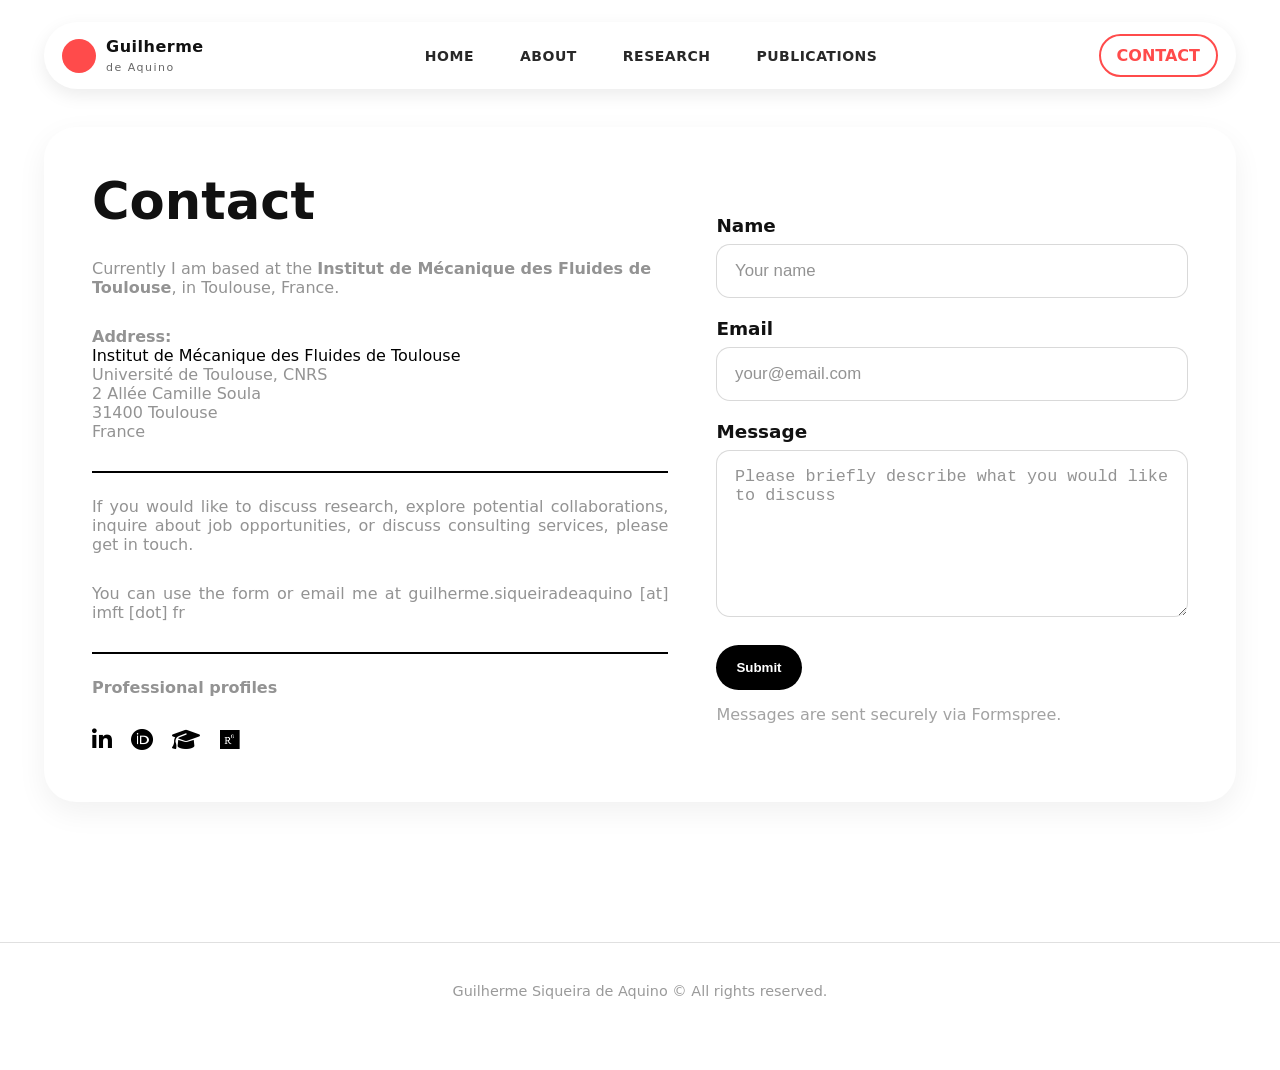
==== commit 00f9aa6a: "Replace public email/ResearchGate links with GitHub profiles" ====
--- a/contact/index.html
+++ b/contact/index.html
@@ -69,8 +69,7 @@
               </p>
 
               <p class="contact-justify">
-                You can use the form or email me at
-                <a href="mailto:guilherme.siqueiradeaquino@imft.fr">guilherme.siqueiradeaquino@imft.fr</a>
+                You can use the form or email me at guilherme.siqueiradeaquino [at] imft [dot] fr
               </p>
 
               <hr class="pub-divider" />
